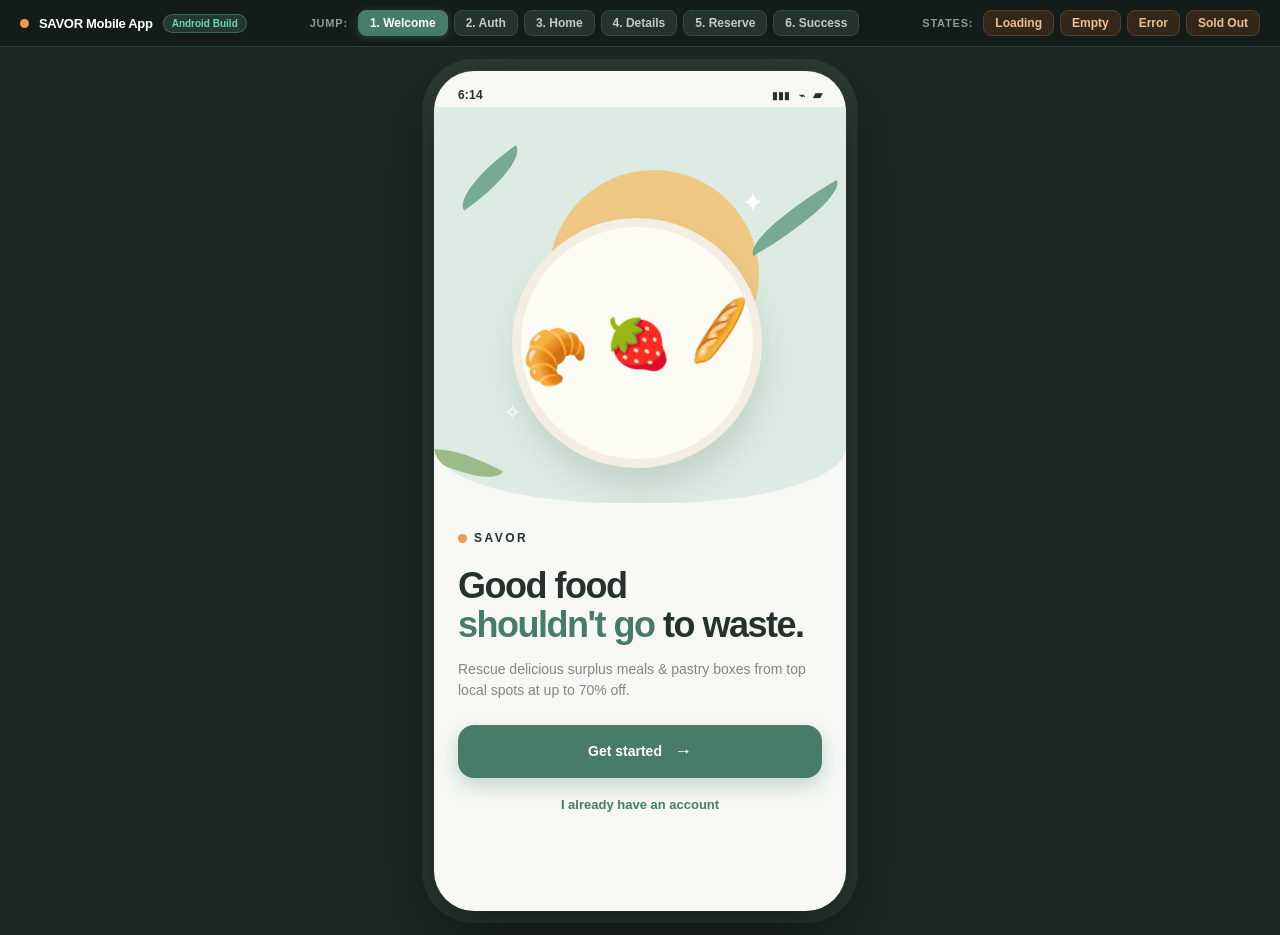
==== app/src/main/assets/index.html @ 57733c72 "Add Android app wrapper and project files Co-authored-by: Copilot <223556219+Copilot@users.noreply.g" ====
<!doctype html>
<html lang="en">
  <head>
    <meta charset="UTF-8" />
    <meta name="viewport" content="width=device-width, initial-scale=1.0" />
    <meta name="theme-color" content="#f7f8f4" />
    <title>Savor — Good Food Rescued | Mobile App</title>
    <link rel="stylesheet" href="styles.css" />
  </head>
  <body>
    <!-- Global Demo / State Switcher Bar -->
    <header class="demo-bar" aria-label="Interactive UX Prototype State Switcher">
      <div class="demo-branding">
        <span class="brand-dot"></span>
        <strong>SAVOR Mobile App</strong>
        <span class="demo-badge">Android Build</span>
      </div>
      <div class="demo-nav">
        <span class="demo-label">Jump:</span>
        <button class="demo-btn active" data-go="welcome">1. Welcome</button>
        <button class="demo-btn" data-go="auth">2. Auth</button>
        <button class="demo-btn" data-go="home">3. Home</button>
        <button class="demo-btn" data-go="details">4. Details</button>
        <button class="demo-btn" data-go="reserve">5. Reserve</button>
        <button class="demo-btn" data-go="success">6. Success</button>
      </div>
      <div class="demo-states">
        <span class="demo-label">States:</span>
        <button class="demo-btn state-btn" data-go="loading">Loading</button>
        <button class="demo-btn state-btn" data-go="empty">Empty</button>
        <button class="demo-btn state-btn" data-go="error">Error</button>
        <button class="demo-btn state-btn" data-go="soldout">Sold Out</button>
      </div>
    </header>

    <div class="main-container">
      <main class="device-shell" aria-label="Savor mobile application">
        <!-- Status Bar -->
        <div class="status-bar">
          <span class="status-time" id="live-time">9:41</span>
          <div class="status-icons">
            <span title="Signal">▮▮▮</span>
            <span title="Wi-Fi">⌁</span>
            <span class="battery" title="Battery">▰</span>
          </div>
        </div>

        <section class="app-view">
          <div id="toast" class="toast" role="status" aria-live="polite"></div>

          <!-- 1. WELCOME / ONBOARDING SCREEN -->
          <section id="screen-welcome" class="screen active">
            <div class="welcome-art">
              <div class="sun"></div>
              <div class="leaf leaf-one"></div>
              <div class="leaf leaf-two"></div>
              <div class="leaf leaf-three"></div>
              <div class="plate">
                <span>🥐</span>
                <span>🍓</span>
                <span>🥖</span>
              </div>
              <div class="spark spark-one">✦</div>
              <div class="spark spark-two">✧</div>
            </div>
            <div class="welcome-copy">
              <div class="brand-mark"><span class="brand-dot"></span>SAVOR</div>
              <h1>Good food<br /><em>shouldn't go</em> to waste.</h1>
              <p>Rescue delicious surplus meals & pastry boxes from top local spots at up to 70% off.</p>
              <button class="button primary full" data-go="auth">Get started <span>→</span></button>
              <button class="text-button" data-go="auth">I already have an account</button>
            </div>
          </section>

          <!-- 2. AUTHENTICATION SCREEN -->
          <section id="screen-auth" class="screen">
            <header class="simple-header">
              <button class="icon-button" data-go="welcome" aria-label="Back">←</button>
              <span class="brand-mark small"><span class="brand-dot"></span>SAVOR</span>
              <span class="header-spacer"></span>
            </header>
            <div class="auth-content">
              <div class="eyebrow">WELCOME IN</div>
              <h2>Let's find your<br /><em>first rescue.</em></h2>
              <p class="muted">Join a community saving good food and supporting local neighborhood spots.</p>

              <form id="auth-form" onsubmit="return false;">
                <div class="form-stack">
                  <div class="input-group">
                    <label for="email">Email address</label>
                    <input id="email" type="email" placeholder="you@example.com" value="alex@example.com" required />
                  </div>
                  <div class="input-group">
                    <label for="password">Password</label>
                    <div class="password-input">
                      <input id="password" type="password" placeholder="At least 8 characters" value="password123" required />
                      <button type="button" id="toggle-password" aria-label="Toggle password visibility">👁</button>
                    </div>
                  </div>
                </div>
                <button type="submit" class="button primary full" id="auth-submit-btn" data-go="home">Continue <span>→</span></button>
              </form>

              <div class="divider"><span>or continue with</span></div>
              <button class="social-button" id="google-auth-btn"><span class="google">G</span> Google Sign-In</button>
              <p class="terms">By continuing, you agree to Savor's <u>Terms of Service</u> and <u>Privacy Policy</u>.</p>
            </div>
          </section>

          <!-- 3. HOME / EXPLORE SCREEN -->
          <section id="screen-home" class="screen">
            <header class="home-header">
              <div>
                <div class="greeting">TUESDAY, OCTOBER 7</div>
                <h2>Good morning, Alex <span>✦</span></h2>
              </div>
              <button class="avatar" title="Account profile">A</button>
            </header>

            <div class="location-pill" id="location-picker">
              <span>⌖</span> Brooklyn, NY <span class="chevron">⌄</span>
            </div>

            <div class="home-scroll">
              <!-- Impact Metrics Card -->
              <div class="impact-card">
                <div>
                  <span class="impact-label">YOUR IMPACT</span>
                  <strong>4.8 lbs</strong>
                  <p>of delicious food rescued · 2.1kg CO₂ saved</p>
                </div>
                <div class="impact-icon">♻</div>
                <div class="progress-line" title="Progress toward monthly goal"><span style="width: 65%;"></span></div>
              </div>

              <!-- Search Bar -->
              <div class="search-box">
                <span class="search-icon">⌕</span>
                <input type="text" id="search-input" aria-label="Search rescue boxes" placeholder="Search bakery, sushi, coffee, produce..." />
              </div>

              <!-- Categories -->
              <div class="section-heading">
                <h3>Rescues near you</h3>
                <button class="link-button" data-go="empty">See all (12)</button>
              </div>

              <div class="category-row" id="category-row">
                <button class="category active" data-cat="all">All</button>
                <button class="category" data-cat="bakery">Bakery</button>
                <button class="category" data-cat="produce">Produce</button>
                <button class="category" data-cat="meals">Prepared Meals</button>
                <button class="category" data-cat="cafe">Café & Coffee</button>
              </div>

              <!-- Rescue Cards List -->
              <div id="rescue-list">
                <!-- Card 1: Available -->
                <article class="rescue-card" data-go="details">
                  <div class="food-image bakery-image">
                    <span class="image-tag">ENDS SOON</span>
                    <button class="heart-btn" aria-label="Save to favorites">♡</button>
                    <div class="food-emoji">🥐</div>
                  </div>
                  <div class="card-info">
                    <div class="merchant-line">
                      <span>Le Petit Grain</span>
                      <span class="distance">0.3 mi</span>
                    </div>
                    <h3>Morning bakery surprise box</h3>
                    <p>Artisanal croissants, sourdough & danishes</p>
                    <div class="card-bottom">
                      <strong>$5.00 <del>$18.00</del></strong>
                      <span class="time urgent">● Pickup 10:00–10:30 AM</span>
                    </div>
                  </div>
                </article>

                <!-- Card 2: Available -->
                <article class="rescue-card" data-go="details">
                  <div class="food-image produce-image">
                    <button class="heart-btn" aria-label="Save to favorites">♡</button>
                    <div class="food-emoji">🥬</div>
                  </div>
                  <div class="card-info">
                    <div class="merchant-line">
                      <span>Greenhouse Market</span>
                      <span class="distance">0.7 mi</span>
                    </div>
                    <h3>Seasonal organic produce box</h3>
                    <p>Fresh organic fruits, herbs and leafy greens</p>
                    <div class="card-bottom">
                      <strong>$7.00 <del>$24.00</del></strong>
                      <span class="time">● Pickup 5:00–7:00 PM</span>
                    </div>
                  </div>
                </article>

                <!-- Card 3: Sold Out Trigger -->
                <article class="rescue-card sold-out-card" data-go="soldout">
                  <div class="food-image cafe-image">
                    <span class="image-tag tag-soldout">SOLD OUT</span>
                    <button class="heart-btn" aria-label="Save to favorites">♡</button>
                    <div class="food-emoji">☕</div>
                  </div>
                  <div class="card-info">
                    <div class="merchant-line">
                      <span>Brooklyn Craft Roast</span>
                      <span class="distance">0.5 mi</span>
                    </div>
                    <h3>Daily Espresso & Bagel Bag</h3>
                    <p>Freshly baked bagels & specialty coffee treats</p>
                    <div class="card-bottom">
                      <strong class="text-muted">$4.50 <del>$15.00</del></strong>
                      <span class="time disabled-text">● All boxes claimed</span>
                    </div>
                  </div>
                </article>
              </div>

              <!-- How Savor Works Section -->
              <div class="section-heading inspiration">
                <h3>How Savor works</h3>
              </div>
              <div class="how-card">
                <span class="how-num">01</span>
                <div>
                  <strong>Find surplus food</strong>
                  <p>Browse top local spots offering discounted surplus boxes.</p>
                </div>
                <span>→</span>
              </div>
            </div>

            <!-- Tab Navigation Bar -->
            <nav class="tab-bar">
              <button class="tab selected" data-tab="home"><span>⌂</span>Home</button>
              <button class="tab" data-tab="explore" data-go="empty"><span>⌕</span>Explore</button>
              <button class="tab" data-tab="saved" data-go="empty"><span>♡</span>Saved</button>
              <button class="tab" data-tab="profile" data-go="auth"><span>♙</span>Profile</button>
            </nav>
          </section>

          <!-- 4. PRODUCT DETAILS SCREEN -->
          <section id="screen-details" class="screen">
            <header class="detail-header">
              <button class="round-button" data-go="home" aria-label="Back">←</button>
              <div class="detail-actions">
                <button class="round-button heart-toggle-detail" aria-label="Favorite">♡</button>
                <button class="round-button share-detail" aria-label="Share">⤴</button>
              </div>
            </header>
            <div class="detail-scroll">
              <div class="detail-image bakery-image">
                <span class="image-tag">3 BOXES LEFT</span>
                <div class="detail-food">🥐</div>
                <div class="image-dots"><i class="active"></i><i></i><i></i></div>
              </div>
              <div class="detail-content">
                <div class="merchant-line">
                  <span>LE PETIT GRAIN · 0.3 MI AWAY</span>
                  <span class="verified" title="Verified Partner">✓</span>
                </div>
                <h1>Morning bakery surprise box</h1>
                <p class="detail-description">
                  A delicious assortment of today's freshly baked artisanal pastries, croissants, brioches, and sourdough loaves that deserve to be enjoyed. Help reduce waste while savoring gourmet bakery items.
                </p>

                <div class="detail-facts">
                  <div>
                    <span>📦</span>
                    <strong>4–6 items</strong>
                    <small>Estimated contents</small>
                  </div>
                  <div>
                    <span>⏰</span>
                    <strong>10:00–10:30 AM</strong>
                    <small>Pickup window today</small>
                  </div>
                  <div>
                    <span>🌱</span>
                    <strong>Vegetarian</strong>
                    <small>Dietary info</small>
                  </div>
                </div>

                <div class="seller">
                  <div class="seller-logo">LP</div>
                  <div>
                    <strong>Le Petit Grain Bakery</strong>
                    <p>4.9 ★★★★★ (128 rescues)</p>
                  </div>
                  <button class="link-button" id="view-shop-btn">View shop</button>
                </div>
              </div>
            </div>

            <div class="bottom-cta">
              <div>
                <span class="price">$5.00</span>
                <del>$18.00</del>
                <small>Taxes included</small>
              </div>
              <button class="button primary" data-go="reserve">Reserve box <span>→</span></button>
            </div>
          </section>

          <!-- 5. ACTION / FORM (RESERVATION & CHECKOUT) SCREEN -->
          <section id="screen-reserve" class="screen">
            <header class="simple-header">
              <button class="icon-button" data-go="details" aria-label="Back">←</button>
              <strong>Reserve your rescue</strong>
              <span class="header-spacer"></span>
            </header>

            <div class="reserve-scroll">
              <div class="stepper">
                <span class="done" title="Step 1: Item Selected">✓</span>
                <i></i>
                <span class="current" title="Step 2: Pickup & Payment Details">2</span>
                <i></i>
                <span>3</span>
              </div>

              <div class="reservation-summary">
                <div class="mini-food bakery-image">🥐</div>
                <div>
                  <strong>Morning bakery surprise box</strong>
                  <p>Le Petit Grain · Today</p>
                </div>
                <div class="summary-price">$5.00</div>
              </div>

              <div class="form-section">
                <div class="section-heading">
                  <h3>Reservation details</h3>
                  <span class="required">ALL FIELDS REQUIRED</span>
                </div>

                <label for="pickup-name">Pickup Person Name
                  <input type="text" id="pickup-name" value="Alex Morgan" required />
                </label>

                <div class="input-group">
                  <span class="label-text" id="quantity-select-label">Quantity</span>
                  <div class="quantity-control" aria-labelledby="quantity-select-label">
                    <button type="button" class="qty-btn" id="qty-minus" aria-label="Decrease quantity">-</button>
                    <span id="qty-value">1 box</span>
                    <button type="button" class="qty-btn" id="qty-plus" aria-label="Increase quantity">+</button>
                  </div>
                </div>

                <div class="input-group">
                  <span class="label-text">Pickup Time Window</span>
                  <div class="select-input" id="time-window-select">
                    <span>Today, 10:00 AM – 10:30 AM</span>
                    <span class="chevron">⌄</span>
                  </div>
                </div>

                <div class="input-group">
                  <span class="label-text">Payment Method</span>
                  <div class="select-input" id="payment-method-select">
                    <span><span class="card-brand">VISA</span> •••• 4242</span>
                    <span class="chevron">Change ⌄</span>
                  </div>
                </div>
              </div>

              <!-- Price Breakdown -->
              <div class="price-breakdown">
                <div class="breakdown-row"><span>Item subtotal (1x box)</span><span>$5.00</span></div>
                <div class="breakdown-row"><span>Service fee (Food rescue support)</span><span>$0.50</span></div>
                <div class="breakdown-row total-row"><span>Total charge</span><span id="checkout-total">$5.50</span></div>
              </div>

              <div class="notice"><span>💡</span>
                <p>Please bring your own reusable bag if possible. Show your digital order ticket upon pickup.</p>
              </div>
            </div>

            <div class="bottom-cta">
              <div>
                <span class="price" id="checkout-total-cta">$5.50</span>
                <small>Charged upon confirmation</small>
              </div>
              <button class="button primary" id="confirm-reservation-btn" data-go="success">Confirm reservation</button>
            </div>
          </section>

          <!-- 6. CONFIRMATION / SUCCESS SCREEN -->
          <section id="screen-success" class="screen">
            <div class="success-content">
              <div class="success-mark">✓</div>
              <div class="eyebrow">RESERVATION CONFIRMED</div>
              <h1>Your rescue is<br /><em>waiting for you.</em></h1>
              <p class="muted">We've saved your Morning bakery box at Le Petit Grain!</p>

              <!-- Digital Ticket Component -->
              <div class="ticket">
                <div class="ticket-top">
                  <div>
                    <span>PICKUP WINDOW TODAY</span>
                    <strong>10:00 AM – 10:30 AM</strong>
                  </div>
                  <div class="ticket-code">
                    SVR
                    <b>#2841</b>
                  </div>
                </div>
                <div class="ticket-divider"></div>
                <div class="ticket-bottom">
                  <div class="seller-logo">LP</div>
                  <div>
                    <strong>Le Petit Grain Bakery</strong>
                    <p>182 Atlantic Ave, Brooklyn NY</p>
                  </div>
                  <span class="map-pin">⌖</span>
                </div>
                <!-- Simulated Barcode -->
                <div class="ticket-barcode">
                  <div class="barcode-lines">||||| | |||| ||| |||| | ||||| |||</div>
                  <small>Present this screen to staff at pickup</small>
                </div>
              </div>

              <div class="success-actions">
                <button class="button primary full" data-go="home">Back to Home <span>→</span></button>
                <button class="outline-button full" id="add-cal-btn">Add to Calendar 📅</button>
              </div>
              <p class="success-foot">Confirmation receipt emailed to <strong>alex@example.com</strong></p>
            </div>
          </section>

          <!-- 7. STATE: EMPTY STATE -->
          <section id="screen-empty" class="screen state-screen">
            <button class="icon-button back-state" data-go="home" aria-label="Back">←</button>
            <div class="state-illustration">⌕</div>
            <h2>No rescues here <em>yet.</em></h2>
            <p class="muted">All surplus boxes in this category have been claimed for today. Check back soon or try expanding your search distance.</p>
            <button class="button primary" data-go="home">Back to Home</button>
          </section>

          <!-- 8. STATE: ERROR STATE -->
          <section id="screen-error" class="screen state-screen">
            <button class="icon-button back-state" data-go="home" aria-label="Back">←</button>
            <div class="state-illustration error">!</div>
            <h2>Something went<br /><em>off course.</em></h2>
            <p class="muted">We couldn't load nearby rescues due to a connection drop. Please check your internet connection.</p>
            <button class="button primary" id="retry-error-btn" data-state="loading">Retry connection</button>
          </section>

          <!-- 9. STATE: LOADING STATE -->
          <section id="screen-loading" class="screen state-screen">
            <div class="spinner"></div>
            <h2>Finding good food<br /><em>near you...</em></h2>
            <p class="muted">Locating nearby partners and available surplus boxes.</p>
          </section>

          <!-- 10. STATE: SOLD OUT / DISABLED STATE -->
          <section id="screen-soldout" class="screen">
            <header class="detail-header">
              <button class="round-button" data-go="home" aria-label="Back">←</button>
              <div class="detail-actions">
                <button class="round-button">♡</button>
              </div>
            </header>
            <div class="detail-scroll">
              <div class="detail-image cafe-image">
                <span class="image-tag tag-soldout">SOLD OUT FOR TODAY</span>
                <div class="detail-food">☕</div>
              </div>
              <div class="detail-content">
                <div class="merchant-line">
                  <span>BROOKLYN CRAFT ROAST · 0.5 MI AWAY</span>
                  <span class="verified">✓</span>
                </div>
                <h1>Daily Espresso & Bagel Bag</h1>
                <p class="detail-description">
                  Freshly baked artisanal bagels & espresso roast treats. All surplus boxes for today have been claimed by fellow food rescuers.
                </p>

                <div class="disabled-banner">
                  <span>⏰</span>
                  <div>
                    <strong>Sold Out for Today</strong>
                    <p>New surplus boxes from this store drop daily at 8:00 AM.</p>
                  </div>
                </div>

                <div class="seller">
                  <div class="seller-logo">BC</div>
                  <div>
                    <strong>Brooklyn Craft Roast</strong>
                    <p>4.8 ★★★★★ (94 rescues)</p>
                  </div>
                  <button class="link-button">Notify me when available</button>
                </div>
              </div>
            </div>

            <div class="bottom-cta disabled-cta">
              <div>
                <span class="price text-muted">$4.50</span>
                <small>Currently unavailable</small>
              </div>
              <button class="button primary full disabled-btn" disabled>Sold Out for Today</button>
            </div>
          </section>

        </section>
      </main>
    </div>

    <script src="app.js"></script>
  </body>
</html>
---- app/src/main/assets/styles.css ----
:root {
  --ink: #24312c;
  --muted: #7d8983;
  --green: #467c68;
  --green-dark: #32584a;
  --light-green: #dfece4;
  --cream: #f7f8f4;
  --orange: #ee9b51;
  --orange-dark: #cc782f;
  --red: #d9534f;
  --line: #e5e9e4;
  --card-bg: #ffffff;
  --shadow-sm: 0 4px 12px rgba(45, 65, 56, 0.06);
  --shadow-lg: 0 18px 45px rgba(45, 65, 56, 0.12);
  --radius-sm: 8px;
  --radius-md: 14px;
  --radius-lg: 20px;
}

* {
  box-sizing: border-box;
}

body {
  margin: 0;
  background: #1e2824;
  color: var(--ink);
  font-family: "DM Sans", -apple-system, BlinkMacSystemFont, sans-serif;
  min-height: 100vh;
  display: flex;
  flex-direction: column;
}

button, input {
  font: inherit;
}

/* Global Demo Switcher Bar */
.demo-bar {
  background: #141c19;
  border-bottom: 1px solid #2d3d37;
  padding: 10px 20px;
  display: flex;
  flex-wrap: wrap;
  align-items: center;
  justify-content: space-between;
  gap: 12px;
  color: #d1d9d5;
  font-size: 13px;
  z-index: 100;
}

.demo-branding {
  display: flex;
  align-items: center;
  gap: 10px;
}

.demo-branding strong {
  color: #ffffff;
  font-family: "Manrope", sans-serif;
  font-weight: 700;
  letter-spacing: -0.3px;
}

.demo-badge {
  background: rgba(70, 124, 104, 0.3);
  color: #72d6af;
  font-size: 10px;
  font-weight: 700;
  padding: 3px 8px;
  border-radius: 20px;
  border: 1px solid rgba(114, 214, 175, 0.3);
}

.demo-nav, .demo-states {
  display: flex;
  align-items: center;
  gap: 6px;
  flex-wrap: wrap;
}

.demo-label {
  font-size: 11px;
  color: #8c9b94;
  text-transform: uppercase;
  letter-spacing: 0.8px;
  font-weight: 700;
  margin-right: 4px;
}

.demo-btn {
  background: #25332e;
  border: 1px solid #364841;
  color: #c0ccc6;
  padding: 5px 11px;
  border-radius: 8px;
  font-size: 12px;
  font-weight: 600;
  cursor: pointer;
  transition: all 0.15s ease;
}

.demo-btn:hover {
  background: #32453e;
  color: #ffffff;
  border-color: #486157;
}

.demo-btn.active {
  background: var(--green);
  color: #ffffff;
  border-color: var(--green);
  box-shadow: 0 2px 8px rgba(70, 124, 104, 0.4);
}

.demo-btn.state-btn {
  border-color: #523e2b;
  background: #33271c;
  color: #f1bf8e;
}

.demo-btn.state-btn:hover {
  background: var(--orange-dark);
  color: #ffffff;
  border-color: var(--orange-dark);
}

/* Device Shell Layout */
.main-container {
  flex: 1;
  display: flex;
  align-items: center;
  justify-content: center;
  padding: 24px 16px;
}

.device-shell {
  width: 100%;
  max-width: 412px;
  min-height: 840px;
  background: var(--cream);
  position: relative;
  overflow: hidden;
  border-radius: 40px;
  box-shadow: 0 25px 60px rgba(0, 0, 0, 0.5), 0 0 0 12px #2d3b35;
}

/* Phone Status Bar */
.status-bar {
  height: 36px;
  padding: 12px 24px 0;
  display: flex;
  justify-content: space-between;
  align-items: center;
  font-size: 12px;
  font-weight: 700;
  letter-spacing: 0.2px;
  color: var(--ink);
  z-index: 10;
  position: relative;
}

.status-icons {
  display: flex;
  gap: 8px;
  align-items: center;
  font-size: 10px;
}

.battery {
  font-size: 12px;
  color: var(--ink);
}

/* App View Container */
.app-view {
  min-height: calc(840px - 36px);
  position: relative;
}

.screen {
  display: none;
  min-height: calc(840px - 36px);
  position: relative;
}

.screen.active {
  display: block;
  animation: fadeIn 0.2s ease-out;
}

@keyframes fadeIn {
  from { opacity: 0; transform: translateY(4px); }
  to { opacity: 1; transform: translateY(0); }
}

/* Toast Notifications */
.toast {
  position: absolute;
  top: 12px;
  left: 20px;
  right: 20px;
  z-index: 99;
  background: #18221e;
  color: #ffffff;
  padding: 12px 16px;
  border-radius: 12px;
  font-size: 12px;
  font-weight: 600;
  text-align: center;
  box-shadow: 0 10px 25px rgba(0, 0, 0, 0.3);
  transform: translateY(-80px);
  opacity: 0;
  transition: all 0.3s cubic-bezier(0.175, 0.885, 0.32, 1.275);
  pointer-events: none;
}

.toast.show {
  transform: translateY(0);
  opacity: 1;
}

/* Shared UI Branding & Elements */
.brand-mark {
  display: flex;
  align-items: center;
  gap: 7px;
  font-size: 12px;
  font-weight: 800;
  letter-spacing: 2.5px;
  color: var(--ink);
}

.brand-mark.small {
  font-size: 11px;
}

.brand-dot {
  background: var(--orange);
  width: 9px;
  height: 9px;
  border-radius: 50%;
  display: inline-block;
}

.header-spacer {
  width: 24px;
}

/* Button Component Styles */
.button {
  border: 0;
  border-radius: 16px;
  padding: 16px 20px;
  font-weight: 700;
  font-size: 14px;
  cursor: pointer;
  display: inline-flex;
  align-items: center;
  justify-content: center;
  gap: 12px;
  transition: transform 0.15s ease, background 0.15s ease, box-shadow 0.15s ease;
}

.button:active {
  transform: scale(0.98);
}

.button.primary {
  color: white;
  background: var(--green);
  box-shadow: 0 8px 20px rgba(70, 124, 104, 0.28);
}

.button.primary:hover {
  background: var(--green-dark);
}

.button.full {
  width: 100%;
}

.button span {
  font-size: 18px;
}

.button.disabled-btn, .button:disabled {
  background: #cbd3ce;
  color: #7b8881;
  box-shadow: none;
  cursor: not-allowed;
  transform: none;
}

.text-button, .link-button {
  border: 0;
  background: none;
  color: var(--green);
  font-weight: 700;
  cursor: pointer;
}

.text-button {
  display: block;
  margin: 18px auto 0;
  font-size: 13px;
}

.link-button {
  font-size: 12px;
}

.simple-header {
  height: 64px;
  padding: 12px 20px;
  display: flex;
  align-items: center;
  justify-content: space-between;
}

.icon-button, .round-button {
  background: none;
  border: 0;
  color: var(--ink);
  font-size: 20px;
  cursor: pointer;
  display: grid;
  place-items: center;
  width: 36px;
  height: 36px;
  border-radius: 50%;
}

.icon-button:hover, .round-button:hover {
  background: rgba(0, 0, 0, 0.05);
}

/* 1. WELCOME SCREEN */
.welcome-art {
  height: 44vh;
  min-height: 330px;
  background: #dcebe3;
  position: relative;
  overflow: hidden;
  border-radius: 0 0 45% 45% / 0 0 14% 14%;
}

.sun {
  position: absolute;
  width: 210px;
  height: 210px;
  background: #f1c77c;
  border-radius: 50%;
  top: 16%;
  left: 28%;
  opacity: 0.92;
}

.plate {
  position: absolute;
  background: #fcfbf4;
  border: 9px solid #f3eee3;
  width: 250px;
  height: 250px;
  border-radius: 50%;
  top: 28%;
  left: 19%;
  box-shadow: 0 20px 30px rgba(66, 80, 67, 0.15);
  display: flex;
  align-items: center;
  justify-content: center;
  gap: 16px;
  font-size: 54px;
  transform: rotate(-9deg);
}

.leaf {
  position: absolute;
  width: 80px;
  height: 24px;
  background: #78a993;
  border-radius: 100% 0;
  transform: rotate(-35deg);
}

.leaf-one { top: 15%; left: 4%; }
.leaf-two { top: 25%; right: -1%; transform: rotate(150deg); width: 110px; }
.leaf-three { bottom: 7%; left: -3%; transform: rotate(28deg); background: #9bbb89; }

.spark { position: absolute; color: white; font-size: 28px; }
.spark-one { top: 20%; right: 20%; }
.spark-two { bottom: 20%; left: 17%; font-size: 20px; }

.welcome-copy {
  padding: 28px 24px;
}

.welcome-copy h1, .auth-content h2, .state-screen h2 {
  font: 800 36px/1.08 "Manrope", sans-serif;
  letter-spacing: -1.5px;
  margin: 22px 0 14px;
}

.welcome-copy h1 em, .auth-content h2 em, .state-screen h2 em, .success-content h1 em {
  color: var(--green);
  font-style: normal;
}

.welcome-copy p {
  color: var(--muted);
  margin: 0 0 24px;
  line-height: 1.5;
  font-size: 14px;
}

/* 2. AUTHENTICATION SCREEN */
.auth-content {
  padding: 24px 24px 32px;
}

.eyebrow, .greeting {
  font-size: 10px;
  letter-spacing: 1.8px;
  color: var(--green);
  font-weight: 800;
  text-transform: uppercase;
}

.auth-content h2 {
  font-size: 32px;
  margin: 14px 0 10px;
}

.muted {
  color: var(--muted);
  line-height: 1.5;
  font-size: 13px;
}

.form-stack {
  display: grid;
  gap: 16px;
  margin: 24px 0 20px;
}

.input-group {
  display: grid;
  gap: 6px;
}

.input-group label, .label-text {
  font-size: 12px;
  font-weight: 700;
  color: #4e5e56;
}

input, .select-input {
  border: 1px solid var(--line);
  border-radius: 12px;
  padding: 14px 16px;
  background: #ffffff;
  color: var(--ink);
  outline: none;
  font-size: 14px;
  width: 100%;
  transition: border-color 0.2s;
}

input:focus {
  border-color: var(--green);
  box-shadow: 0 0 0 3px rgba(70, 124, 104, 0.12);
}

.password-input {
  display: flex;
  background: white;
  border: 1px solid var(--line);
  border-radius: 12px;
  overflow: hidden;
}

.password-input input {
  border: 0;
  flex: 1;
  background: transparent;
}

.password-input button {
  border: 0;
  background: none;
  color: var(--muted);
  padding: 0 14px;
  cursor: pointer;
}

.divider {
  display: flex;
  align-items: center;
  gap: 12px;
  color: #a0aaa4;
  font-size: 11px;
  margin: 20px 0;
}

.divider:before, .divider:after {
  content: "";
  height: 1px;
  background: var(--line);
  flex: 1;
}

.social-button, .outline-button {
  border: 1px solid var(--line);
  background: #ffffff;
  border-radius: 14px;
  padding: 14px;
  width: 100%;
  font-weight: 700;
  font-size: 13px;
  color: var(--ink);
  cursor: pointer;
  transition: background 0.15s;
}

.social-button:hover, .outline-button:hover {
  background: #f0f4f1;
}

.google {
  font-weight: 800;
  color: #4285f4;
  margin-right: 6px;
}

.terms {
  text-align: center;
  color: #a2aaa5;
  font-size: 10px;
  line-height: 1.5;
  margin-top: 18px;
}

/* 3. HOME SCREEN */
.home-header {
  padding: 16px 20px 8px;
  display: flex;
  justify-content: space-between;
  align-items: center;
}

.home-header h2 {
  margin: 6px 0 0;
  font: 700 20px "Manrope", sans-serif;
}

.home-header h2 span {
  color: var(--orange);
}

.avatar {
  width: 38px;
  height: 38px;
  border: 0;
  border-radius: 50%;
  background: #c9ded2;
  color: var(--green);
  font-weight: 800;
  cursor: pointer;
}

.location-pill {
  margin: 0 20px 14px;
  color: var(--green);
  font-size: 12px;
  font-weight: 700;
  display: inline-flex;
  gap: 6px;
  align-items: center;
  cursor: pointer;
}

.chevron {
  font-size: 10px;
}

.home-scroll {
  padding: 0 20px 90px;
  max-height: calc(840px - 140px);
  overflow-y: auto;
}

.impact-card {
  position: relative;
  background: var(--green);
  color: white;
  border-radius: 18px;
  padding: 16px 18px;
  overflow: hidden;
  margin-bottom: 16px;
}

.impact-label {
  display: block;
  font-size: 9px;
  letter-spacing: 1.4px;
  opacity: 0.8;
  font-weight: 800;
}

.impact-card strong {
  font: 800 28px "Manrope", sans-serif;
  display: block;
  margin-top: 4px;
}

.impact-card p {
  font-size: 11px;
  margin: 2px 0 14px;
  opacity: 0.85;
}

.impact-icon {
  position: absolute;
  right: 20px;
  top: 18px;
  border: 1px solid rgba(255, 255, 255, 0.35);
  width: 42px;
  height: 42px;
  border-radius: 50%;
  display: grid;
  place-items: center;
  font-size: 20px;
}

.progress-line {
  height: 4px;
  background: rgba(255, 255, 255, 0.2);
  border-radius: 4px;
}

.progress-line span {
  display: block;
  height: 100%;
  background: #f3cb80;
  border-radius: 4px;
}

/* Search Box */
.search-box {
  position: relative;
  margin-bottom: 18px;
}

.search-icon {
  position: absolute;
  left: 14px;
  top: 50%;
  transform: translateY(-50%);
  color: var(--muted);
  font-size: 16px;
}

.search-box input {
  padding-left: 38px;
  background: #ffffff;
  border-radius: 14px;
  font-size: 13px;
}

.section-heading {
  display: flex;
  align-items: center;
  justify-content: space-between;
  margin: 20px 0 12px;
}

.section-heading h3 {
  font: 700 16px "Manrope", sans-serif;
  margin: 0;
}

.category-row {
  display: flex;
  gap: 8px;
  overflow-x: auto;
  margin-bottom: 16px;
  padding-bottom: 4px;
  scrollbar-width: none;
}

.category {
  border: 1px solid var(--line);
  background: #ffffff;
  border-radius: 20px;
  padding: 8px 14px;
  color: #72827a;
  font-size: 12px;
  font-weight: 600;
  white-space: nowrap;
  cursor: pointer;
  transition: all 0.15s;
}

.category.active {
  background: #dcebe3;
  color: var(--green);
  border-color: #bcdac9;
  font-weight: 700;
}

/* Rescue Cards */
.rescue-card {
  background: #ffffff;
  border-radius: 18px;
  margin-bottom: 14px;
  overflow: hidden;
  box-shadow: var(--shadow-sm);
  cursor: pointer;
  transition: transform 0.15s, box-shadow 0.15s;
}

.rescue-card:hover {
  transform: translateY(-2px);
  box-shadow: 0 8px 24px rgba(45, 65, 56, 0.12);
}

.food-image {
  height: 135px;
  position: relative;
  display: grid;
  place-items: center;
  overflow: hidden;
}

.bakery-image { background: linear-gradient(135deg, #f4c285, #de8753); }
.produce-image { background: linear-gradient(135deg, #b4d19c, #669b78); }
.cafe-image { background: linear-gradient(135deg, #c7a17a, #8c6239); }

.food-emoji {
  font-size: 80px;
  filter: drop-shadow(0 10px 7px rgba(74, 43, 22, 0.22));
  transform: rotate(-9deg);
}

.image-tag {
  position: absolute;
  left: 12px;
  top: 12px;
  padding: 5px 8px;
  background: rgba(252, 251, 246, 0.92);
  border-radius: 6px;
  font-size: 9px;
  letter-spacing: 0.8px;
  color: #a35c36;
  font-weight: 800;
}

.tag-soldout {
  background: rgba(40, 30, 20, 0.85);
  color: #f3a882;
}

.heart-btn {
  position: absolute;
  right: 12px;
  top: 12px;
  background: rgba(255, 255, 255, 0.85);
  width: 28px;
  height: 28px;
  border-radius: 50%;
  border: 0;
  display: grid;
  place-items: center;
  font-size: 15px;
  color: #6e5e52;
  cursor: pointer;
}

.heart-btn.liked {
  color: #e04848;
  background: #ffffff;
}

.card-info {
  padding: 12px 16px 16px;
}

.merchant-line {
  display: flex;
  justify-content: space-between;
  color: #6e8178;
  font-size: 10px;
  font-weight: 700;
  letter-spacing: 0.3px;
}

.distance {
  color: #929d96;
}

.card-info h3 {
  font: 700 15px "Manrope", sans-serif;
  margin: 6px 0 4px;
}

.card-info p {
  font-size: 12px;
  color: var(--muted);
  margin: 0 0 12px;
}

.card-bottom {
  display: flex;
  justify-content: space-between;
  align-items: center;
}

.card-bottom strong {
  font-size: 15px;
}

.card-bottom del {
  font-size: 11px;
  color: #aab1ad;
  font-weight: 400;
  margin-left: 4px;
}

.time {
  font-size: 10px;
  color: #6e8178;
  font-weight: 700;
}

.time.urgent {
  color: #d67939;
}

.disabled-text {
  color: #a2aba5;
}

/* How Savor Works */
.how-card {
  background: #edf2ec;
  border-radius: 16px;
  padding: 16px;
  display: flex;
  align-items: center;
  gap: 14px;
  font-size: 12px;
}

.how-num {
  color: var(--orange);
  font-weight: 800;
  font-size: 14px;
}

.how-card div { flex: 1; }
.how-card p { color: var(--muted); margin: 4px 0 0; line-height: 1.4; }

/* Tab Navigation Bar */
.tab-bar {
  position: absolute;
  bottom: 0;
  left: 0;
  right: 0;
  height: 72px;
  background: rgba(255, 255, 255, 0.96);
  backdrop-filter: blur(8px);
  border-top: 1px solid #edf0ed;
  display: flex;
  justify-content: space-around;
  padding-top: 10px;
  z-index: 10;
}

.tab {
  background: none;
  border: 0;
  color: #a1aaa5;
  font-size: 10px;
  font-weight: 600;
  display: grid;
  gap: 4px;
  place-items: center;
  cursor: pointer;
}

.tab span { font-size: 20px; }
.tab.selected { color: var(--green); font-weight: 700; }

/* 4. DETAILS SCREEN */
.detail-header {
  height: 64px;
  display: flex;
  justify-content: space-between;
  align-items: center;
  padding: 12px 18px;
  position: absolute;
  z-index: 5;
  left: 0;
  right: 0;
}

.detail-actions {
  display: flex;
  gap: 8px;
}

.round-button {
  background: rgba(255, 255, 255, 0.9);
  box-shadow: 0 4px 12px rgba(44, 60, 50, 0.15);
  width: 38px;
  height: 38px;
  border-radius: 50%;
  font-size: 16px;
}

.detail-scroll {
  height: calc(840px - 120px);
  overflow-y: auto;
}

.detail-image {
  height: 42vh;
  min-height: 320px;
  display: grid;
  place-items: center;
  position: relative;
}

.detail-food {
  font-size: 135px;
  filter: drop-shadow(0 16px 8px rgba(74, 43, 22, 0.24));
  transform: rotate(-8deg);
}

.image-dots {
  position: absolute;
  bottom: 14px;
  display: flex;
  gap: 6px;
}

.image-dots i {
  width: 6px;
  height: 6px;
  border-radius: 50%;
  background: rgba(255, 255, 255, 0.55);
}

.image-dots i.active {
  width: 20px;
  border-radius: 4px;
  background: white;
}

.detail-content {
  padding: 22px;
}

.detail-content h1 {
  font: 800 26px "Manrope", sans-serif;
  letter-spacing: -0.6px;
  margin: 8px 0;
}

.detail-description {
  color: var(--muted);
  font-size: 13px;
  line-height: 1.6;
  margin: 0 0 20px;
}

.verified {
  background: var(--green);
  color: #ffffff;
  border-radius: 50%;
  font-size: 9px;
  width: 16px;
  height: 16px;
  display: grid;
  place-items: center;
}

.detail-facts {
  display: flex;
  border-top: 1px solid var(--line);
  border-bottom: 1px solid var(--line);
  padding: 16px 0;
  margin-bottom: 20px;
}

.detail-facts div {
  flex: 1;
  display: grid;
  gap: 3px;
}

.detail-facts div + div {
  border-left: 1px solid var(--line);
  padding-left: 14px;
}

.detail-facts span { font-size: 18px; }
.detail-facts strong { font-size: 12px; }
.detail-facts small { color: var(--muted); font-size: 10px; }

.seller {
  display: flex;
  align-items: center;
  gap: 12px;
  background: #ffffff;
  padding: 12px 14px;
  border-radius: 14px;
  border: 1px solid var(--line);
}

.seller-logo {
  background: #e8d2bb;
  color: #a05d3a;
  border-radius: 10px;
  width: 42px;
  height: 42px;
  display: grid;
  place-items: center;
  font-size: 13px;
  font-weight: 800;
}

.seller div:nth-child(2) { flex: 1; }
.seller strong { font-size: 13px; }
.seller p { margin: 2px 0 0; color: var(--muted); font-size: 11px; }

.bottom-cta {
  position: absolute;
  bottom: 0;
  left: 0;
  right: 0;
  background: rgba(255, 255, 255, 0.98);
  border-top: 1px solid var(--line);
  padding: 14px 20px;
  display: flex;
  align-items: center;
  justify-content: space-between;
  gap: 16px;
  z-index: 10;
}

.bottom-cta .button {
  padding: 14px 20px;
}

.price {
  display: block;
  font: 800 20px "Manrope", sans-serif;
}

.bottom-cta del {
  font-size: 11px;
  color: #a3ada6;
}

.bottom-cta small {
  display: block;
  color: var(--muted);
  font-size: 10px;
  margin-top: 2px;
}

/* 5. RESERVATION & CHECKOUT FORM SCREEN */
.reserve-scroll {
  padding: 12px 20px 110px;
  overflow-y: auto;
  max-height: calc(840px - 120px);
}

.stepper {
  display: flex;
  align-items: center;
  justify-content: center;
  gap: 8px;
  margin: 6px 0 22px;
}

.stepper span {
  width: 24px;
  height: 24px;
  border-radius: 50%;
  border: 1px solid #d2dbd5;
  display: grid;
  place-items: center;
  font-size: 11px;
  color: #9da8a1;
  font-weight: 700;
}

.stepper span.done, .stepper span.current {
  border-color: var(--green);
  background: var(--green);
  color: #ffffff;
}

.stepper i {
  height: 1px;
  width: 36px;
  background: #d5ddd7;
}

.reservation-summary {
  display: flex;
  gap: 12px;
  align-items: center;
  background: #edf3ed;
  padding: 12px 14px;
  border-radius: 14px;
}

.mini-food {
  width: 48px;
  height: 48px;
  border-radius: 10px;
  display: grid;
  place-items: center;
  font-size: 26px;
}

.reservation-summary div:nth-child(2) { flex: 1; }
.reservation-summary strong { font-size: 13px; }
.reservation-summary p { color: var(--muted); font-size: 11px; margin: 2px 0 0; }
.summary-price { font-weight: 800; font-size: 15px; color: var(--green); }

.form-section {
  margin-top: 20px;
  display: grid;
  gap: 16px;
}

.required {
  font-size: 9px;
  color: #9ca7a0;
  letter-spacing: 1px;
  font-weight: 800;
}

.quantity-control {
  display: flex;
  align-items: center;
  justify-content: space-between;
  background: #ffffff;
  border: 1px solid var(--line);
  border-radius: 12px;
  padding: 8px 12px;
}

.qty-btn {
  width: 32px;
  height: 32px;
  border-radius: 8px;
  border: 1px solid var(--line);
  background: #f7f8f4;
  font-size: 16px;
  font-weight: 800;
  color: var(--ink);
  cursor: pointer;
}

.qty-btn:active { background: #e2e8e4; }
.quantity-control span { font-weight: 700; font-size: 14px; }

.select-input {
  display: flex;
  align-items: center;
  justify-content: space-between;
  cursor: pointer;
  background: #ffffff;
}

.card-brand {
  color: #315e9f;
  font-weight: 800;
}

.price-breakdown {
  background: #ffffff;
  border-radius: 14px;
  border: 1px solid var(--line);
  padding: 14px 16px;
  margin-top: 20px;
  display: grid;
  gap: 8px;
  font-size: 12px;
}

.breakdown-row {
  display: flex;
  justify-content: space-between;
  color: var(--muted);
}

.total-row {
  border-top: 1px dashed var(--line);
  padding-top: 8px;
  margin-top: 4px;
  font-weight: 800;
  font-size: 14px;
  color: var(--ink);
}

.notice {
  display: flex;
  gap: 10px;
  background: #fff8e8;
  border-radius: 14px;
  padding: 12px;
  margin-top: 20px;
  color: #a0773f;
}

.notice span { font-size: 18px; }
.notice p { font-size: 11px; line-height: 1.4; margin: 0; }

/* 6. SUCCESS SCREEN */
.success-content {
  padding: 50px 22px 24px;
  text-align: center;
}

.success-mark {
  background: var(--green);
  color: #ffffff;
  width: 60px;
  height: 60px;
  border-radius: 50%;
  display: grid;
  place-items: center;
  font-size: 28px;
  margin: 0 auto 20px;
  box-shadow: 0 10px 25px rgba(70, 124, 104, 0.28);
}

.success-content h1 {
  font: 800 28px/1.1 "Manrope", sans-serif;
  letter-spacing: -0.8px;
  margin: 14px 0 10px;
}

.ticket {
  text-align: left;
  margin: 24px 0;
  background: white;
  border-radius: 18px;
  box-shadow: var(--shadow-lg);
  overflow: hidden;
}

.ticket-top {
  padding: 16px;
  display: flex;
  justify-content: space-between;
}

.ticket-top span {
  display: block;
  color: var(--green);
  font-size: 9px;
  letter-spacing: 1.2px;
  font-weight: 800;
}

.ticket-top strong {
  display: block;
  font: 700 16px "Manrope", sans-serif;
  margin-top: 6px;
}

.ticket-code {
  text-align: center;
  height: 42px;
  width: 48px;
  border-radius: 10px;
  background: #dfece4;
  color: var(--green);
  font-size: 10px;
  font-weight: 800;
  padding-top: 4px;
}

.ticket-code b { font-size: 11px; display: block; }

.ticket-divider {
  border-top: 1px dashed #dce2dd;
  position: relative;
}

.ticket-divider:before, .ticket-divider:after {
  content: "";
  position: absolute;
  top: -9px;
  background: var(--cream);
  width: 18px;
  height: 18px;
  border-radius: 50%;
}

.ticket-divider:before { left: -9px; }
.ticket-divider:after { right: -9px; }

.ticket-bottom {
  padding: 16px;
  display: flex;
  align-items: center;
  gap: 10px;
}

.ticket-bottom div:nth-child(2) { flex: 1; }
.ticket-bottom strong { font-size: 12px; }
.ticket-bottom p { font-size: 11px; color: var(--muted); margin: 2px 0 0; }
.map-pin { color: var(--green); font-size: 16px; }

.ticket-barcode {
  background: #f7f9f7;
  border-top: 1px solid #edf0ed;
  padding: 12px;
  text-align: center;
}

.barcode-lines {
  font-family: monospace;
  font-size: 18px;
  letter-spacing: 3px;
  font-weight: bold;
  color: #33423b;
}

.ticket-barcode small {
  color: var(--muted);
  font-size: 9px;
  margin-top: 4px;
  display: block;
}

.success-actions {
  display: grid;
  gap: 10px;
}

.success-foot {
  font-size: 11px;
  color: #a6aea8;
  margin-top: 16px;
}

/* STATES: EMPTY, ERROR, LOADING, SOLDOUT */
.state-screen {
  text-align: center;
  padding: 80px 28px;
}

.back-state {
  position: absolute;
  top: 16px;
  left: 16px;
}

.state-illustration {
  margin: 30px auto 20px;
  width: 80px;
  height: 80px;
  border-radius: 50%;
  background: #e3eee5;
  color: var(--green);
  display: grid;
  place-items: center;
  font-size: 38px;
  font-weight: 700;
}

.state-illustration.error {
  background: #fae8d8;
  color: #c87943;
}

.disabled-banner {
  display: flex;
  gap: 12px;
  align-items: center;
  background: #fdf3eb;
  border: 1px solid #f3d7c2;
  border-radius: 14px;
  padding: 14px;
  margin: 16px 0;
  color: #92582d;
}

.disabled-banner span { font-size: 24px; }
.disabled-banner strong { font-size: 13px; display: block; }
.disabled-banner p { font-size: 11px; margin: 2px 0 0; }

.spinner {
  width: 44px;
  height: 44px;
  border: 4px solid #dcebe3;
  border-top-color: var(--green);
  border-radius: 50%;
  animation: spin 0.9s linear infinite;
  margin: 120px auto 24px;
}

@keyframes spin {
  to { transform: rotate(360deg); }
}

.text-muted { color: var(--muted) !important; }

/* Responsive Mobile-First & Safe Area Optimizations */
@media (max-width: 600px) {
  body {
    background: var(--cream);
  }

  .demo-bar {
    padding: 8px 12px;
    gap: 8px;
    font-size: 11px;
    position: sticky;
    top: 0;
  }

  .demo-branding strong {
    font-size: 12px;
  }

  .demo-nav, .demo-states {
    gap: 4px;
    overflow-x: auto;
    width: 100%;
    padding-bottom: 2px;
    white-space: nowrap;
    scrollbar-width: none;
  }

  .demo-btn {
    padding: 4px 8px;
    font-size: 11px;
    flex-shrink: 0;
  }

  .main-container {
    padding: 0;
  }

  .device-shell {
    max-width: 100%;
    min-height: 100vh;
    min-height: 100dvh;
    border-radius: 0;
    box-shadow: none;
    border: none;
  }

  .app-view {
    min-height: calc(100dvh - 36px);
  }

  .screen {
    min-height: calc(100dvh - 36px);
  }

  .home-scroll {
    max-height: calc(100dvh - 130px);
    padding-bottom: calc(90px + env(safe-area-inset-bottom, 0px));
    -webkit-overflow-scrolling: touch;
  }

  .detail-scroll {
    height: calc(100dvh - 110px);
    padding-bottom: calc(80px + env(safe-area-inset-bottom, 0px));
    -webkit-overflow-scrolling: touch;
  }

  .reserve-scroll {
    max-height: calc(100dvh - 110px);
    padding-bottom: calc(100px + env(safe-area-inset-bottom, 0px));
    -webkit-overflow-scrolling: touch;
  }

  .tab-bar {
    padding-bottom: calc(10px + env(safe-area-inset-bottom, 0px));
    height: calc(68px + env(safe-area-inset-bottom, 0px));
  }

  .bottom-cta {
    padding-bottom: calc(14px + env(safe-area-inset-bottom, 0px));
  }

  .status-bar {
    padding-top: max(8px, env(safe-area-inset-top, 8px));
  }
}
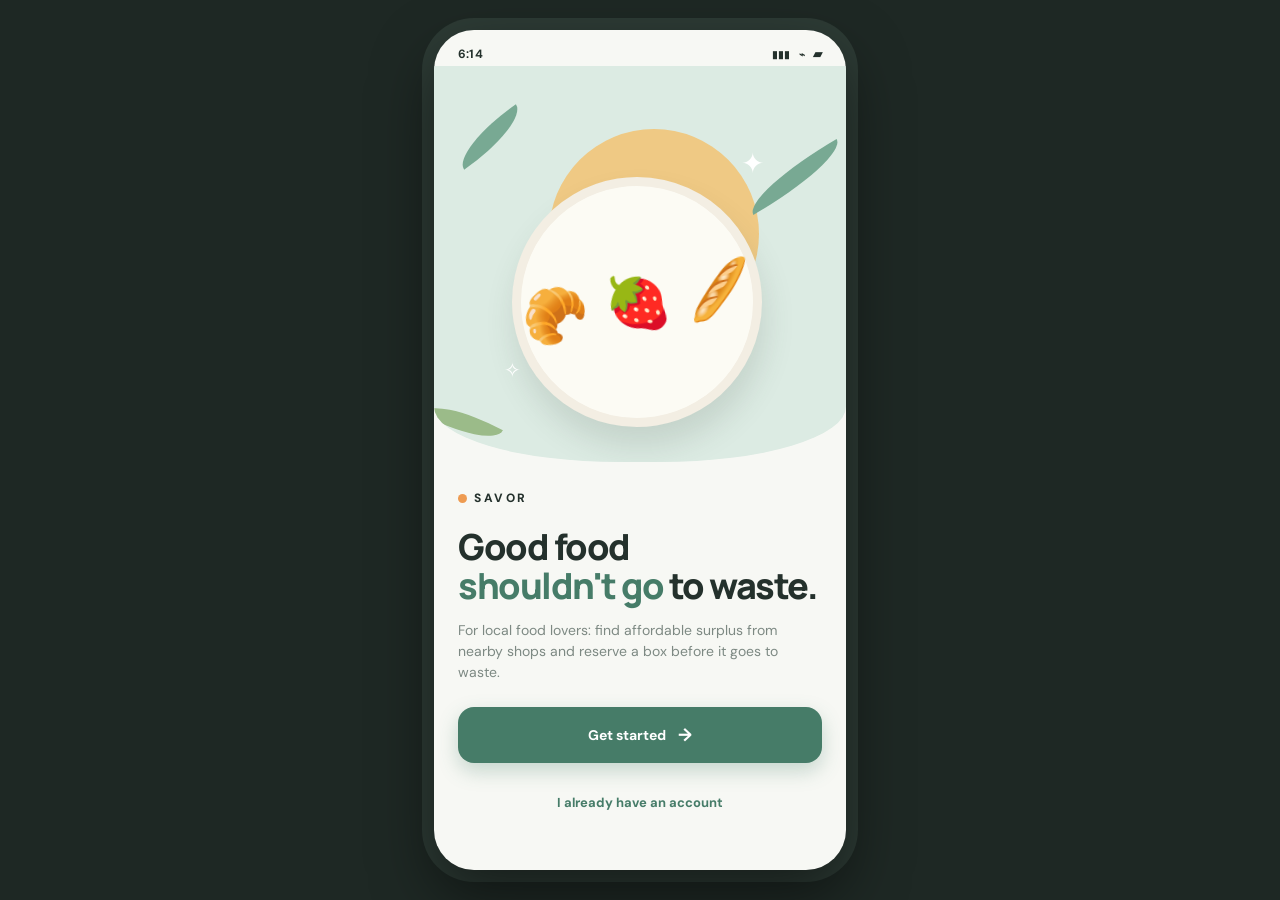
==== commit d21c26b6: "feat: update index.html and styles.css for improved user experience and accessibility - Revamped wel" ====
--- a/app/src/main/assets/index.html
+++ b/app/src/main/assets/index.html
@@ -4,7 +4,10 @@
     <meta charset="UTF-8" />
     <meta name="viewport" content="width=device-width, initial-scale=1.0" />
     <meta name="theme-color" content="#f7f8f4" />
-    <title>Savor — Good Food Rescued | Mobile App</title>
+    <title>Savor — Good Food Rescued | Mobile UX/UI Design</title>
+    <link rel="preconnect" href="https://fonts.googleapis.com" />
+    <link rel="preconnect" href="https://fonts.gstatic.com" crossorigin />
+    <link href="https://fonts.googleapis.com/css2?family=DM+Sans:ital,opsz,wght@0,9..40,400..800;1,9..40,400..800&family=Manrope:wght@500;600;700;800&display=swap" rel="stylesheet" />
     <link rel="stylesheet" href="styles.css" />
   </head>
   <body>
@@ -12,11 +15,11 @@
     <header class="demo-bar" aria-label="Interactive UX Prototype State Switcher">
       <div class="demo-branding">
         <span class="brand-dot"></span>
-        <strong>SAVOR Mobile App</strong>
-        <span class="demo-badge">Android Build</span>
+        <strong>SAVOR UX/UI Prototype</strong>
+        <span class="demo-badge">Task 11 Showcase</span>
       </div>
       <div class="demo-nav">
-        <span class="demo-label">Jump:</span>
+        <span class="demo-label">Jump to Flow:</span>
         <button class="demo-btn active" data-go="welcome">1. Welcome</button>
         <button class="demo-btn" data-go="auth">2. Auth</button>
         <button class="demo-btn" data-go="home">3. Home</button>
@@ -25,7 +28,7 @@
         <button class="demo-btn" data-go="success">6. Success</button>
       </div>
       <div class="demo-states">
-        <span class="demo-label">States:</span>
+        <span class="demo-label">Key UX States:</span>
         <button class="demo-btn state-btn" data-go="loading">Loading</button>
         <button class="demo-btn state-btn" data-go="empty">Empty</button>
         <button class="demo-btn state-btn" data-go="error">Error</button>
@@ -34,7 +37,7 @@
     </header>
 
     <div class="main-container">
-      <main class="device-shell" aria-label="Savor mobile application">
+      <main class="device-shell" aria-label="Savor mobile application preview">
         <!-- Status Bar -->
         <div class="status-bar">
           <span class="status-time" id="live-time">9:41</span>
@@ -66,9 +69,9 @@
             <div class="welcome-copy">
               <div class="brand-mark"><span class="brand-dot"></span>SAVOR</div>
               <h1>Good food<br /><em>shouldn't go</em> to waste.</h1>
-              <p>Rescue delicious surplus meals & pastry boxes from top local spots at up to 70% off.</p>
+              <p>For local food lovers: find affordable surplus from nearby shops and reserve a box before it goes to waste.</p>
               <button class="button primary full" data-go="auth">Get started <span>→</span></button>
-              <button class="text-button" data-go="auth">I already have an account</button>
+              <button class="text-button" id="existing-account-btn" data-go="auth">I already have an account</button>
             </div>
           </section>
 
@@ -84,37 +87,42 @@
               <h2>Let's find your<br /><em>first rescue.</em></h2>
               <p class="muted">Join a community saving good food and supporting local neighborhood spots.</p>
 
-              <form id="auth-form" onsubmit="return false;">
+              <form id="auth-form" novalidate>
+                <div class="input-group signup-name" hidden>
+                  <label for="auth-name">Name</label>
+                  <input id="auth-name" type="text" autocomplete="name" placeholder="Your name" />
+                </div>
                 <div class="form-stack">
                   <div class="input-group">
                     <label for="email">Email address</label>
-                    <input id="email" type="email" placeholder="you@example.com" value="alex@example.com" required />
+                    <input id="email" type="email" autocomplete="email" placeholder="you@example.com" aria-describedby="email-error" required />
+                    <small class="field-error" id="email-error" aria-live="polite"></small>
                   </div>
                   <div class="input-group">
                     <label for="password">Password</label>
                     <div class="password-input">
-                      <input id="password" type="password" placeholder="At least 8 characters" value="password123" required />
+                      <input id="password" type="password" autocomplete="current-password" placeholder="At least 8 characters" aria-describedby="password-error" required />
                       <button type="button" id="toggle-password" aria-label="Toggle password visibility">👁</button>
                     </div>
-                  </div>
-                </div>
-                <button type="submit" class="button primary full" id="auth-submit-btn" data-go="home">Continue <span>→</span></button>
+                    <small class="field-error" id="password-error" aria-live="polite"></small>
+                  </div>
+                </div>
+                <button type="submit" class="button primary full" id="auth-submit-btn">Continue <span>→</span></button>
+                <p class="auth-toggle-copy"><span id="auth-toggle-prompt">New to Savor?</span> <button type="button" class="text-button inline-button" id="auth-mode-toggle">Create an account</button></p>
               </form>
-
-              <div class="divider"><span>or continue with</span></div>
-              <button class="social-button" id="google-auth-btn"><span class="google">G</span> Google Sign-In</button>
-              <p class="terms">By continuing, you agree to Savor's <u>Terms of Service</u> and <u>Privacy Policy</u>.</p>
+              <p class="terms">By continuing, you agree to Savor's <button type="button" class="terms-link" data-modal="terms">Terms of Service</button> and <button type="button" class="terms-link" data-modal="privacy">Privacy Policy</button>.</p>
             </div>
           </section>
 
           <!-- 3. HOME / EXPLORE SCREEN -->
           <section id="screen-home" class="screen">
             <header class="home-header">
+              <button class="icon-button home-back" data-go="welcome" aria-label="Back to welcome">←</button>
               <div>
-                <div class="greeting">TUESDAY, OCTOBER 7</div>
-                <h2>Good morning, Alex <span>✦</span></h2>
-              </div>
-              <button class="avatar" title="Account profile">A</button>
+                <div class="greeting" id="today-label"></div>
+                <h2>Good morning, <span id="greeting-name">there</span> <span>✦</span></h2>
+              </div>
+              <button class="avatar" title="Open profile" aria-label="Open profile" data-go="profile">S</button>
             </header>
 
             <div class="location-pill" id="location-picker">
@@ -142,24 +150,32 @@
               <!-- Categories -->
               <div class="section-heading">
                 <h3>Rescues near you</h3>
-                <button class="link-button" data-go="empty">See all (12)</button>
-              </div>
-
-              <div class="category-row" id="category-row">
-                <button class="category active" data-cat="all">All</button>
+                <button class="link-button" data-go="explore">See all</button>
+              </div>
+
+              <div class="category-row" id="category-row" aria-label="Filter rescues by category">
+                <button class="category active" data-cat="all" aria-pressed="true">All</button>
                 <button class="category" data-cat="bakery">Bakery</button>
                 <button class="category" data-cat="produce">Produce</button>
                 <button class="category" data-cat="meals">Prepared Meals</button>
                 <button class="category" data-cat="cafe">Café & Coffee</button>
               </div>
 
+              <div class="loading-skeleton" id="home-skeleton" aria-label="Loading nearby rescues" hidden>
+                <div class="skeleton-card"></div><div class="skeleton-card"></div>
+              </div>
+              <div class="context-empty" id="search-empty" hidden>
+                <strong>No matches nearby</strong>
+                <p class="muted">Try a different search or browse all rescue boxes.</p>
+                <button type="button" class="button primary" id="clear-search">Clear search</button>
+              </div>
               <!-- Rescue Cards List -->
-              <div id="rescue-list">
+              <div id="rescue-list" aria-live="polite">
                 <!-- Card 1: Available -->
-                <article class="rescue-card" data-go="details">
+                <article class="rescue-card" data-go="details" data-item="bakery" data-category="bakery">
                   <div class="food-image bakery-image">
                     <span class="image-tag">ENDS SOON</span>
-                    <button class="heart-btn" aria-label="Save to favorites">♡</button>
+                    <button class="heart-btn" type="button" data-favorite="bakery" aria-label="Save Morning bakery surprise box to favorites">♡</button>
                     <div class="food-emoji">🥐</div>
                   </div>
                   <div class="card-info">
@@ -177,9 +193,10 @@
                 </article>
 
                 <!-- Card 2: Available -->
-                <article class="rescue-card" data-go="details">
+                <article class="rescue-card" data-go="details" data-item="produce" data-category="produce">
                   <div class="food-image produce-image">
-                    <button class="heart-btn" aria-label="Save to favorites">♡</button>
+                    <span class="image-tag">5 BOXES LEFT</span>
+                    <button class="heart-btn" type="button" data-favorite="produce" aria-label="Save Seasonal organic produce box to favorites">♡</button>
                     <div class="food-emoji">🥬</div>
                   </div>
                   <div class="card-info">
@@ -197,10 +214,10 @@
                 </article>
 
                 <!-- Card 3: Sold Out Trigger -->
-                <article class="rescue-card sold-out-card" data-go="soldout">
+                <article class="rescue-card sold-out-card" data-go="soldout" data-item="cafe" data-category="cafe">
                   <div class="food-image cafe-image">
                     <span class="image-tag tag-soldout">SOLD OUT</span>
-                    <button class="heart-btn" aria-label="Save to favorites">♡</button>
+                    <button class="heart-btn" type="button" data-favorite="cafe" aria-label="Save Daily Espresso & Bagel Bag to favorites">♡</button>
                     <div class="food-emoji">☕</div>
                   </div>
                   <div class="card-info">
@@ -234,10 +251,10 @@
 
             <!-- Tab Navigation Bar -->
             <nav class="tab-bar">
-              <button class="tab selected" data-tab="home"><span>⌂</span>Home</button>
-              <button class="tab" data-tab="explore" data-go="empty"><span>⌕</span>Explore</button>
-              <button class="tab" data-tab="saved" data-go="empty"><span>♡</span>Saved</button>
-              <button class="tab" data-tab="profile" data-go="auth"><span>♙</span>Profile</button>
+              <button class="tab selected" data-tab="home" data-go="home"><span aria-hidden="true">⌂</span>Home</button>
+              <button class="tab" data-tab="explore" data-go="explore"><span aria-hidden="true">⌕</span>Explore</button>
+              <button class="tab" data-tab="saved" data-go="saved"><span aria-hidden="true">♡</span>Saved</button>
+              <button class="tab" data-tab="profile" data-go="profile"><span aria-hidden="true">♙</span>Profile</button>
             </nav>
           </section>
 
@@ -246,13 +263,13 @@
             <header class="detail-header">
               <button class="round-button" data-go="home" aria-label="Back">←</button>
               <div class="detail-actions">
-                <button class="round-button heart-toggle-detail" aria-label="Favorite">♡</button>
+                <button class="round-button heart-toggle-detail" data-favorite="bakery" aria-label="Save this rescue to favorites">♡</button>
                 <button class="round-button share-detail" aria-label="Share">⤴</button>
               </div>
             </header>
             <div class="detail-scroll">
               <div class="detail-image bakery-image">
-                <span class="image-tag">3 BOXES LEFT</span>
+                <span class="image-tag"><span id="remaining-stock">3</span> BOXES LEFT</span>
                 <div class="detail-food">🥐</div>
                 <div class="image-dots"><i class="active"></i><i></i><i></i></div>
               </div>
@@ -261,7 +278,7 @@
                   <span>LE PETIT GRAIN · 0.3 MI AWAY</span>
                   <span class="verified" title="Verified Partner">✓</span>
                 </div>
-                <h1>Morning bakery surprise box</h1>
+                <h1 id="detail-name">Morning bakery surprise box</h1>
                 <p class="detail-description">
                   A delicious assortment of today's freshly baked artisanal pastries, croissants, brioches, and sourdough loaves that deserve to be enjoyed. Help reduce waste while savoring gourmet bakery items.
                 </p>
@@ -290,7 +307,7 @@
                     <strong>Le Petit Grain Bakery</strong>
                     <p>4.9 ★★★★★ (128 rescues)</p>
                   </div>
-                  <button class="link-button" id="view-shop-btn">View shop</button>
+                  <button class="link-button" id="view-shop-btn" type="button">View shop</button>
                 </div>
               </div>
             </div>
@@ -301,7 +318,7 @@
                 <del>$18.00</del>
                 <small>Taxes included</small>
               </div>
-              <button class="button primary" data-go="reserve">Reserve box <span>→</span></button>
+              <button class="button primary" id="reserve-from-details" data-go="reserve">Reserve box <span>→</span></button>
             </div>
           </section>
 
@@ -323,12 +340,13 @@
               </div>
 
               <div class="reservation-summary">
-                <div class="mini-food bakery-image">🥐</div>
+              <div class="mini-food bakery-image" id="reserve-emoji">🥐</div>
                 <div>
-                  <strong>Morning bakery surprise box</strong>
-                  <p>Le Petit Grain · Today</p>
-                </div>
-                <div class="summary-price">$5.00</div>
+                <strong id="reserve-item-name">Morning bakery surprise box</strong>
+                <p id="reserve-merchant">Le Petit Grain · Today</p>
+                <p id="reserve-selection-summary" class="selection-summary">Select pickup time and payment below.</p>
+                </div>
+              <div class="summary-price" id="reserve-unit-price">$5.00</div>
               </div>
 
               <div class="form-section">
@@ -338,7 +356,7 @@
                 </div>
 
                 <label for="pickup-name">Pickup Person Name
-                  <input type="text" id="pickup-name" value="Alex Morgan" required />
+                  <input type="text" id="pickup-name" autocomplete="name" placeholder="Name for pickup" required />
                 </label>
 
                 <div class="input-group">
@@ -350,26 +368,26 @@
                   </div>
                 </div>
 
-                <div class="input-group">
-                  <span class="label-text">Pickup Time Window</span>
-                  <div class="select-input" id="time-window-select">
-                    <span>Today, 10:00 AM – 10:30 AM</span>
-                    <span class="chevron">⌄</span>
-                  </div>
-                </div>
-
-                <div class="input-group">
-                  <span class="label-text">Payment Method</span>
-                  <div class="select-input" id="payment-method-select">
-                    <span><span class="card-brand">VISA</span> •••• 4242</span>
-                    <span class="chevron">Change ⌄</span>
-                  </div>
-                </div>
+                <fieldset class="input-group choice-group" id="pickup-slots">
+                  <legend class="label-text">Pickup time window</legend>
+                  <label><input type="radio" name="pickup-time" value="Today, 10:00 AM–10:30 AM" checked /> Today, 10:00–10:30 AM</label>
+                  <label><input type="radio" name="pickup-time" value="Today, 4:00 PM–4:30 PM" /> Today, 4:00–4:30 PM</label>
+                  <label><input type="radio" name="pickup-time" value="Today, 6:00 PM–6:30 PM" /> Today, 6:00–6:30 PM</label>
+                  <button type="button" class="link-button clear-time" id="clear-pickup-time">Clear selection</button>
+                  <small class="field-error" id="pickup-time-error" aria-live="polite"></small>
+                </fieldset>
+
+                <fieldset class="input-group choice-group" id="payment-options">
+                  <legend class="label-text">Payment method</legend>
+                  <label><input type="radio" name="payment-method" value="Card" checked /> Card</label>
+                  <label><input type="radio" name="payment-method" value="Mobile money" /> Mobile money</label>
+                  <label><input type="radio" name="payment-method" value="Pay at pickup" /> Pay at pickup</label>
+                </fieldset>
               </div>
 
               <!-- Price Breakdown -->
               <div class="price-breakdown">
-                <div class="breakdown-row"><span>Item subtotal (1x box)</span><span>$5.00</span></div>
+                <div class="breakdown-row"><span>Item subtotal (<span id="subtotal-quantity">1</span> × box)</span><span id="checkout-subtotal">$5.00</span></div>
                 <div class="breakdown-row"><span>Service fee (Food rescue support)</span><span>$0.50</span></div>
                 <div class="breakdown-row total-row"><span>Total charge</span><span id="checkout-total">$5.50</span></div>
               </div>
@@ -384,7 +402,7 @@
                 <span class="price" id="checkout-total-cta">$5.50</span>
                 <small>Charged upon confirmation</small>
               </div>
-              <button class="button primary" id="confirm-reservation-btn" data-go="success">Confirm reservation</button>
+              <button class="button primary" id="confirm-reservation-btn">Confirm reservation</button>
             </div>
           </section>
 
@@ -394,33 +412,30 @@
               <div class="success-mark">✓</div>
               <div class="eyebrow">RESERVATION CONFIRMED</div>
               <h1>Your rescue is<br /><em>waiting for you.</em></h1>
-              <p class="muted">We've saved your Morning bakery box at Le Petit Grain!</p>
+              <p class="muted" id="success-message"></p>
 
               <!-- Digital Ticket Component -->
               <div class="ticket">
                 <div class="ticket-top">
                   <div>
                     <span>PICKUP WINDOW TODAY</span>
-                    <strong>10:00 AM – 10:30 AM</strong>
-                  </div>
-                  <div class="ticket-code">
-                    SVR
-                    <b>#2841</b>
-                  </div>
+                    <strong id="success-time"></strong>
+                  </div>
+                  <div class="ticket-code"><span id="success-quantity">1</span><b>BOXES</b></div>
                 </div>
                 <div class="ticket-divider"></div>
                 <div class="ticket-bottom">
                   <div class="seller-logo">LP</div>
                   <div>
-                    <strong>Le Petit Grain Bakery</strong>
-                    <p>182 Atlantic Ave, Brooklyn NY</p>
+                    <strong id="success-merchant">Le Petit Grain Bakery</strong>
+                    <p id="success-payment"></p>
                   </div>
                   <span class="map-pin">⌖</span>
                 </div>
                 <!-- Simulated Barcode -->
                 <div class="ticket-barcode">
                   <div class="barcode-lines">||||| | |||| ||| |||| | ||||| |||</div>
-                  <small>Present this screen to staff at pickup</small>
+                  <small>Present this screen to staff · Total <strong id="success-total"></strong></small>
                 </div>
               </div>
 
@@ -428,30 +443,31 @@
                 <button class="button primary full" data-go="home">Back to Home <span>→</span></button>
                 <button class="outline-button full" id="add-cal-btn">Add to Calendar 📅</button>
               </div>
-              <p class="success-foot">Confirmation receipt emailed to <strong>alex@example.com</strong></p>
+              <p class="success-foot" id="success-pickup-name"></p>
             </div>
           </section>
 
           <!-- 7. STATE: EMPTY STATE -->
           <section id="screen-empty" class="screen state-screen">
             <button class="icon-button back-state" data-go="home" aria-label="Back">←</button>
-            <div class="state-illustration">⌕</div>
-            <h2>No rescues here <em>yet.</em></h2>
-            <p class="muted">All surplus boxes in this category have been claimed for today. Check back soon or try expanding your search distance.</p>
-            <button class="button primary" data-go="home">Back to Home</button>
+            <div class="state-illustration" id="empty-icon">⌕</div>
+            <h2 id="empty-title">No rescues here <em>yet.</em></h2>
+            <p class="muted" id="empty-message">All surplus boxes in this category have been claimed for today. Check back soon or try expanding your search distance.</p>
+            <button class="button primary" data-go="explore" id="empty-action">Explore rescues</button>
           </section>
 
           <!-- 8. STATE: ERROR STATE -->
           <section id="screen-error" class="screen state-screen">
-            <button class="icon-button back-state" data-go="home" aria-label="Back">←</button>
+            <button class="icon-button back-state" id="error-back" data-go="home" aria-label="Back">←</button>
             <div class="state-illustration error">!</div>
             <h2>Something went<br /><em>off course.</em></h2>
             <p class="muted">We couldn't load nearby rescues due to a connection drop. Please check your internet connection.</p>
-            <button class="button primary" id="retry-error-btn" data-state="loading">Retry connection</button>
+            <button class="button primary" id="retry-error-btn">Retry connection</button>
           </section>
 
           <!-- 9. STATE: LOADING STATE -->
           <section id="screen-loading" class="screen state-screen">
+            <button class="icon-button back-state" id="loading-back" data-go="home" aria-label="Back to previous screen">←</button>
             <div class="spinner"></div>
             <h2>Finding good food<br /><em>near you...</em></h2>
             <p class="muted">Locating nearby partners and available surplus boxes.</p>
@@ -462,7 +478,7 @@
             <header class="detail-header">
               <button class="round-button" data-go="home" aria-label="Back">←</button>
               <div class="detail-actions">
-                <button class="round-button">♡</button>
+                <button class="round-button" data-favorite="cafe" aria-label="Save Daily Espresso & Bagel Bag to favorites">♡</button>
               </div>
             </header>
             <div class="detail-scroll">
@@ -494,7 +510,7 @@
                     <strong>Brooklyn Craft Roast</strong>
                     <p>4.8 ★★★★★ (94 rescues)</p>
                   </div>
-                  <button class="link-button">Notify me when available</button>
+                  <button class="link-button" id="notify-toggle" type="button" aria-pressed="false">Notify me when available</button>
                 </div>
               </div>
             </div>
@@ -507,11 +523,75 @@
               <button class="button primary full disabled-btn" disabled>Sold Out for Today</button>
             </div>
           </section>
-
+          <section id="screen-explore" class="screen">
+            <header class="simple-header">
+              <button class="icon-button" data-go="home" aria-label="Back to home">←</button><strong>Explore rescues</strong><span class="header-spacer"></span>
+            </header>
+            <div class="home-scroll secondary-scroll">
+              <p class="muted">Browse every nearby surplus box and filter by category.</p>
+              <div class="category-row explore-categories"></div>
+              <div id="explore-list"></div>
+              <div class="context-empty" id="explore-empty" hidden><strong>No boxes in this category yet</strong><p class="muted">Try another category.</p></div>
+            </div>
+            <nav class="tab-bar" aria-label="Main navigation">
+              <button class="tab" data-tab="home" data-go="home"><span aria-hidden="true">⌂</span>Home</button>
+              <button class="tab selected" data-tab="explore" data-go="explore"><span aria-hidden="true">⌕</span>Explore</button>
+              <button class="tab" data-tab="saved" data-go="saved"><span aria-hidden="true">♡</span>Saved</button>
+              <button class="tab" data-tab="profile" data-go="profile"><span aria-hidden="true">♙</span>Profile</button>
+            </nav>
+          </section>
+
+          <section id="screen-saved" class="screen">
+            <header class="simple-header">
+              <button class="icon-button" data-go="home" aria-label="Back to home">←</button><strong>Saved rescues</strong><span class="header-spacer"></span>
+            </header>
+            <div class="home-scroll secondary-scroll">
+              <p class="muted">Your favourite local food finds.</p>
+              <div id="saved-list"></div>
+              <div class="context-empty" id="saved-empty" hidden><div class="state-illustration">♡</div><strong>No saved boxes yet</strong><p class="muted">Tap the heart on any rescue to keep it here.</p><button class="button primary" data-go="explore">Explore rescues</button></div>
+            </div>
+            <nav class="tab-bar" aria-label="Main navigation">
+              <button class="tab" data-tab="home" data-go="home"><span aria-hidden="true">⌂</span>Home</button>
+              <button class="tab" data-tab="explore" data-go="explore"><span aria-hidden="true">⌕</span>Explore</button>
+              <button class="tab selected" data-tab="saved" data-go="saved"><span aria-hidden="true">♡</span>Saved</button>
+              <button class="tab" data-tab="profile" data-go="profile"><span aria-hidden="true">♙</span>Profile</button>
+            </nav>
+          </section>
+
+          <section id="screen-profile" class="screen">
+            <header class="simple-header">
+              <button class="icon-button" data-go="home" aria-label="Back to home">←</button><strong>Your profile</strong><span class="header-spacer"></span>
+            </header>
+            <div class="profile-content">
+              <div class="profile-card"><div class="avatar profile-avatar" id="profile-avatar">S</div><div><strong id="profile-name">Food rescuer</strong><p id="profile-email" class="muted">Local demo account</p></div></div>
+              <h3>Past reservations</h3>
+              <div id="reservation-history"></div>
+              <div class="context-empty" id="reservations-empty" hidden><strong>No reservations yet</strong><p class="muted">Your confirmed food rescues will appear here.</p><button class="button primary" data-go="explore">Find a rescue</button></div>
+              <label class="offline-toggle"><input type="checkbox" id="offline-toggle" /> Simulate offline connection</label>
+              <button class="outline-button full" id="logout-btn">Log out</button>
+            </div>
+            <nav class="tab-bar" aria-label="Main navigation">
+              <button class="tab" data-tab="home" data-go="home"><span aria-hidden="true">⌂</span>Home</button>
+              <button class="tab" data-tab="explore" data-go="explore"><span aria-hidden="true">⌕</span>Explore</button>
+              <button class="tab" data-tab="saved" data-go="saved"><span aria-hidden="true">♡</span>Saved</button>
+              <button class="tab selected" data-tab="profile" data-go="profile"><span aria-hidden="true">♙</span>Profile</button>
+            </nav>
+          </section>
+
+          <section id="screen-shop" class="screen">
+            <header class="simple-header"><button class="icon-button" data-go="details" aria-label="Back to rescue details">←</button><strong>Local shop</strong><span class="header-spacer"></span></header>
+            <div class="shop-content"><div class="seller-logo">LP</div><h1>Le Petit Grain Bakery</h1><p class="muted">Neighbourhood shop · 4.9 ★★★★★</p><p>Fresh local food and daily surplus boxes. Rescue today's extras and help keep good food in the neighbourhood.</p><p><strong>Pickup:</strong> <span class="shop-address">182 Atlantic Ave, Brooklyn NY</span></p><button class="button primary full" data-go="details">Back to rescue</button></div>
+          </section>
+
+          </section>
         </section>
       </main>
     </div>
 
+    <dialog id="info-modal" aria-labelledby="modal-title">
+      <form method="dialog"><button class="icon-button modal-close" aria-label="Close dialog">×</button></form>
+      <h2 id="modal-title"></h2><p id="modal-copy"></p><button class="button primary full" id="modal-dismiss" type="button">Got it</button>
+    </dialog>
     <script src="app.js"></script>
   </body>
 </html>
--- a/app/src/main/assets/styles.css
+++ b/app/src/main/assets/styles.css
@@ -21,6 +21,8 @@
   box-sizing: border-box;
 }
 
+[hidden] { display: none !important; }
+
 body {
   margin: 0;
   background: #1e2824;
@@ -99,6 +101,7 @@
   font-weight: 600;
   cursor: pointer;
   transition: all 0.15s ease;
+  min-height: 44px;
 }
 
 .demo-btn:hover {
@@ -221,6 +224,14 @@
   opacity: 1;
 }
 
+button, input, select, [role="button"] { -webkit-tap-highlight-color: transparent; }
+button:focus-visible, input:focus-visible, [role="button"]:focus-visible, summary:focus-visible {
+  outline: 3px solid #d2843f;
+  outline-offset: 2px;
+}
+.demo-bar { display: none; }
+body.demo-mode .demo-bar { display: flex; }
+
 /* Shared UI Branding & Elements */
 .brand-mark {
   display: flex;
@@ -305,6 +316,8 @@
   display: block;
   margin: 18px auto 0;
   font-size: 13px;
+  min-height: 44px;
+  padding: 10px;
 }
 
 .link-button {
@@ -327,8 +340,9 @@
   cursor: pointer;
   display: grid;
   place-items: center;
-  width: 36px;
-  height: 36px;
+  width: 44px;
+  height: 44px;
+  flex: 0 0 44px;
   border-radius: 50%;
 }
 
@@ -490,7 +504,8 @@
   border: 0;
   background: none;
   color: var(--muted);
-  padding: 0 14px;
+  min-width: 44px;
+  min-height: 44px;
   cursor: pointer;
 }
 
@@ -559,8 +574,8 @@
 }
 
 .avatar {
-  width: 38px;
-  height: 38px;
+  width: 44px;
+  height: 44px;
   border: 0;
   border-radius: 50%;
   background: #c9ded2;
@@ -571,6 +586,8 @@
 
 .location-pill {
   margin: 0 20px 14px;
+  min-height: 44px;
+  padding: 4px 8px;
   color: var(--green);
   font-size: 12px;
   font-weight: 700;
@@ -693,7 +710,8 @@
   border: 1px solid var(--line);
   background: #ffffff;
   border-radius: 20px;
-  padding: 8px 14px;
+  min-height: 44px;
+  padding: 9px 14px;
   color: #72827a;
   font-size: 12px;
   font-weight: 600;
@@ -766,8 +784,8 @@
   right: 12px;
   top: 12px;
   background: rgba(255, 255, 255, 0.85);
-  width: 28px;
-  height: 28px;
+  width: 44px;
+  height: 44px;
   border-radius: 50%;
   border: 0;
   display: grid;
@@ -887,6 +905,9 @@
   gap: 4px;
   place-items: center;
   cursor: pointer;
+  width: 25%;
+  min-height: 56px;
+  flex: 1 1 25%;
 }
 
 .tab span { font-size: 20px; }
@@ -913,8 +934,8 @@
 .round-button {
   background: rgba(255, 255, 255, 0.9);
   box-shadow: 0 4px 12px rgba(44, 60, 50, 0.15);
-  width: 38px;
-  height: 38px;
+  width: 44px;
+  height: 44px;
   border-radius: 50%;
   font-size: 16px;
 }
@@ -1131,6 +1152,7 @@
 .reservation-summary div:nth-child(2) { flex: 1; }
 .reservation-summary strong { font-size: 13px; }
 .reservation-summary p { color: var(--muted); font-size: 11px; margin: 2px 0 0; }
+.reservation-summary .selection-summary { font-size: 10px; }
 .summary-price { font-weight: 800; font-size: 15px; color: var(--green); }
 
 .form-section {
@@ -1157,8 +1179,8 @@
 }
 
 .qty-btn {
-  width: 32px;
-  height: 32px;
+  width: 44px;
+  height: 44px;
   border-radius: 8px;
   border: 1px solid var(--line);
   background: #f7f8f4;
@@ -1416,6 +1438,85 @@
 
 .text-muted { color: var(--muted) !important; }
 
+.button:disabled, .qty-btn:disabled {
+  background: #dce2de;
+  color: #8b9690;
+  box-shadow: none;
+  cursor: not-allowed;
+}
+.link-button, .inline-button, .terms-link {
+  min-height: 44px;
+  padding: 8px;
+}
+.terms-link {
+  border: 0;
+  background: transparent;
+  color: var(--green);
+  text-decoration: underline;
+  font: inherit;
+  cursor: pointer;
+}
+.auth-toggle-copy { text-align: center; color: var(--muted); font-size: 12px; }
+.text-button.inline-button { display: inline-flex; align-items: center; margin: 0; }
+.signup-name[hidden] { display: none; }
+.field-error { display: block; color: #b54840; font-size: 12px; min-height: 0; }
+.field-error:not(:empty) { margin-top: 2px; }
+.choice-group { border: 0; padding: 0; margin: 0; min-width: 0; }
+.choice-group legend { padding: 0 0 6px; }
+.choice-group label {
+  min-height: 44px;
+  display: flex;
+  align-items: center;
+  gap: 10px;
+  padding: 8px 12px;
+  background: #fff;
+  border: 1px solid var(--line);
+  border-radius: 10px;
+  font-size: 13px;
+}
+.choice-group input[type="radio"] { width: 20px; height: 20px; accent-color: var(--green); }
+.loading-skeleton { display: grid; gap: 14px; }
+.skeleton-card {
+  height: 220px;
+  border-radius: 18px;
+  background: linear-gradient(100deg, #e7ebe7 20%, #f4f6f3 40%, #e7ebe7 60%);
+  background-size: 200% 100%;
+  animation: shimmer 1.2s ease-in-out infinite;
+}
+@keyframes shimmer { to { background-position-x: -200%; } }
+.context-empty { padding: 24px 14px; text-align: center; background: #fff; border-radius: 16px; }
+.context-empty .state-illustration { margin-top: 0; }
+.history-card { padding: 14px; margin: 10px 0; border: 1px solid var(--line); border-radius: 14px; background: #fff; }
+.history-card p { margin: 6px 0 0; color: var(--muted); font-size: 12px; }
+.profile-content, .shop-content { padding: 20px; }
+.profile-content { padding-bottom: 110px; }
+.profile-content h3 { margin: 24px 0 10px; }
+.profile-card { display: flex; gap: 14px; align-items: center; padding: 16px; background: #fff; border-radius: 16px; }
+.profile-card p { margin: 4px 0 0; }
+.profile-avatar { display: grid; place-items: center; flex: 0 0 44px; }
+.offline-toggle { min-height: 52px; display: flex; gap: 12px; align-items: center; margin: 20px 0; font-size: 13px; }
+.offline-toggle input { width: 22px; height: 22px; accent-color: var(--green); }
+.shop-content { text-align: center; }
+.shop-content .seller-logo { margin: 30px auto 14px; width: 64px; height: 64px; font-size: 18px; }
+.shop-content h1 { font: 800 26px "Manrope", sans-serif; }
+.shop-content p { line-height: 1.6; }
+.secondary-scroll { padding-top: 4px; padding-bottom: 100px; }
+#screen-explore .home-scroll, #screen-saved .home-scroll { max-height: calc(840px - 150px); }
+#screen-empty { padding-top: 84px; }
+#info-modal {
+  border: 0;
+  border-radius: 20px;
+  width: min(90vw, 360px);
+  padding: 28px 22px 22px;
+  color: var(--ink);
+  box-shadow: var(--shadow-lg);
+}
+#info-modal::backdrop { background: rgba(20, 28, 25, .55); }
+#info-modal h2 { font: 800 22px "Manrope", sans-serif; }
+#info-modal p { color: var(--muted); line-height: 1.6; font-size: 14px; }
+#info-modal form { position: absolute; top: 10px; right: 10px; }
+#info-modal .modal-close { font-size: 24px; }
+
 /* Responsive Mobile-First & Safe Area Optimizations */
 @media (max-width: 600px) {
   body {
@@ -1500,4 +1601,13 @@
   .status-bar {
     padding-top: max(8px, env(safe-area-inset-top, 8px));
   }
-}
+
+  .welcome-art { min-height: 290px; }
+  .plate { width: min(250px, 70vw); height: min(250px, 70vw); left: 50%; transform: translateX(-50%) rotate(-9deg); font-size: clamp(38px, 13vw, 54px); }
+  .category-row { overscroll-behavior-x: contain; scroll-padding-inline: 8px; padding-inline: 2px; }
+  .home-scroll, .detail-scroll, .reserve-scroll { overscroll-behavior-y: contain; }
+  .bottom-cta { gap: 8px; padding-left: 14px; padding-right: 14px; }
+  .bottom-cta .button { min-height: 48px; padding: 12px 14px; }
+  .tab { flex: 1 1 25%; }
+  #screen-explore .home-scroll, #screen-saved .home-scroll { max-height: calc(100dvh - 110px); }
+}
